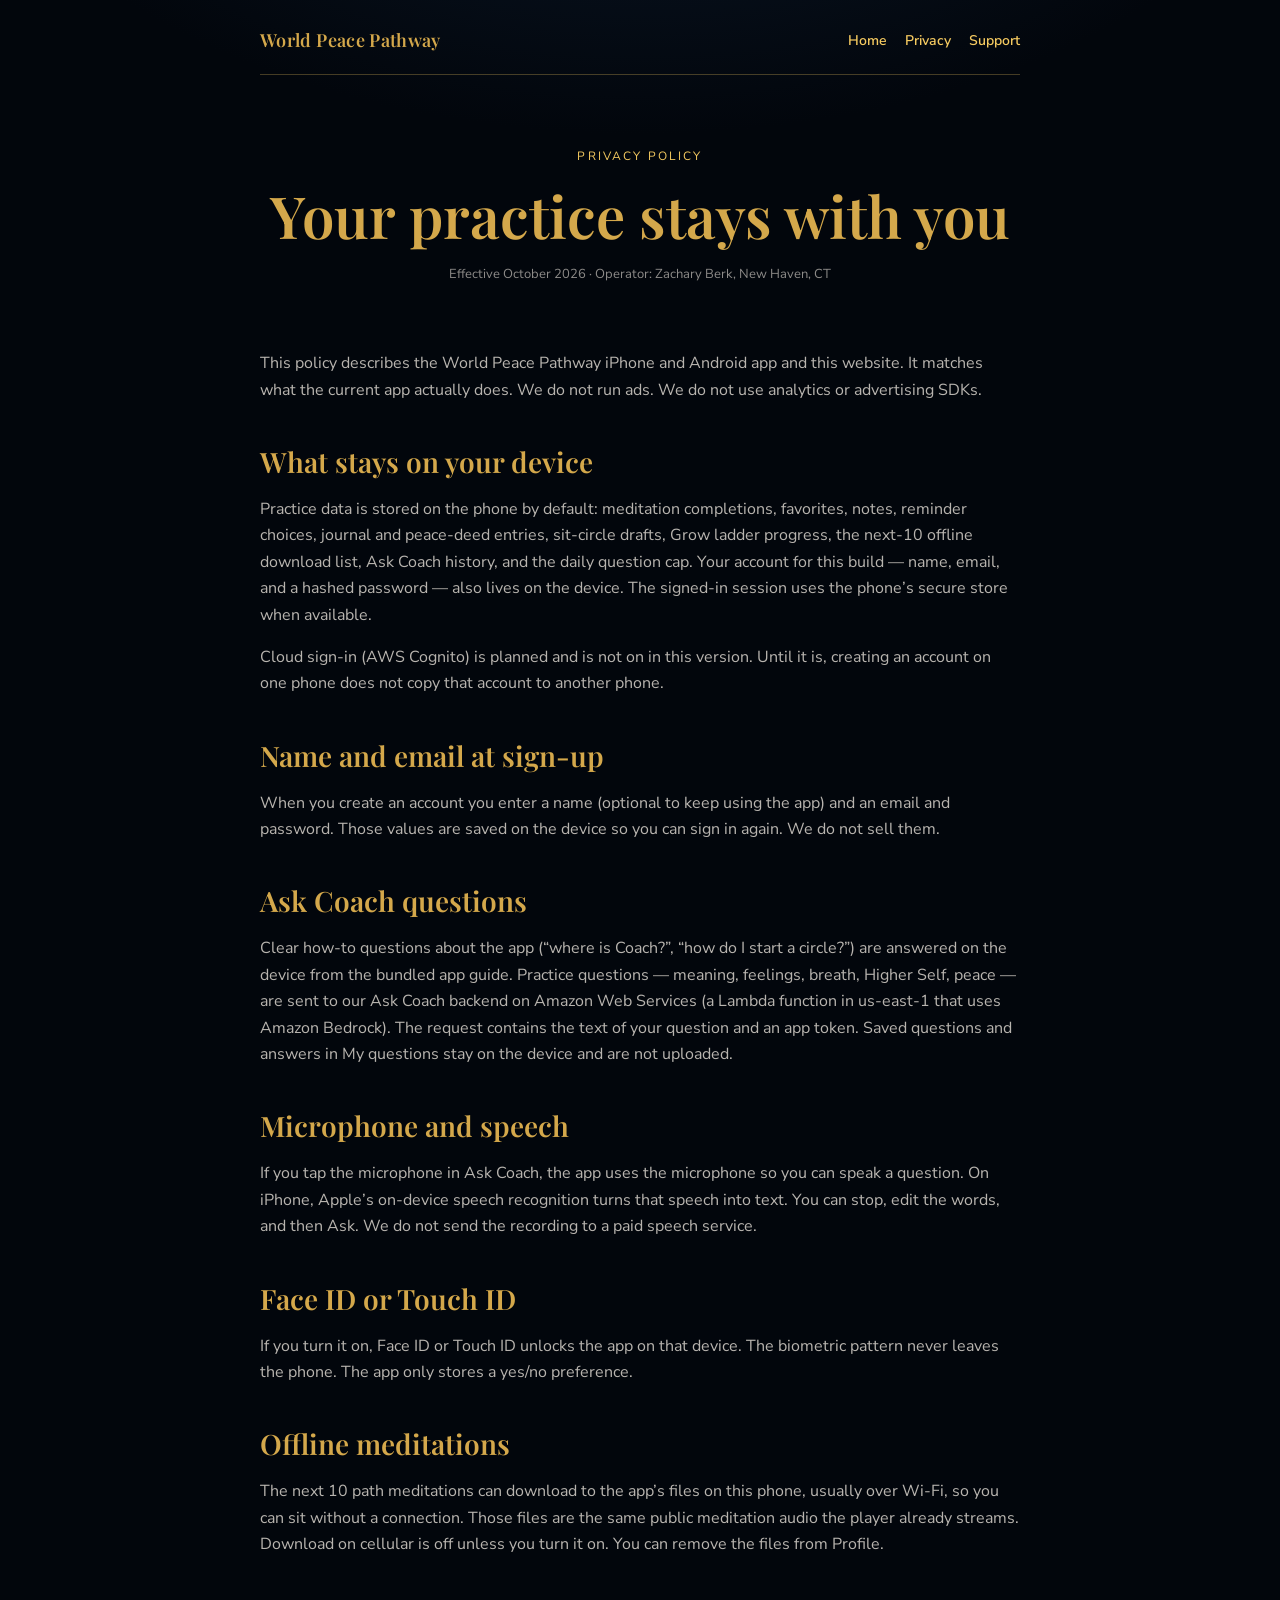
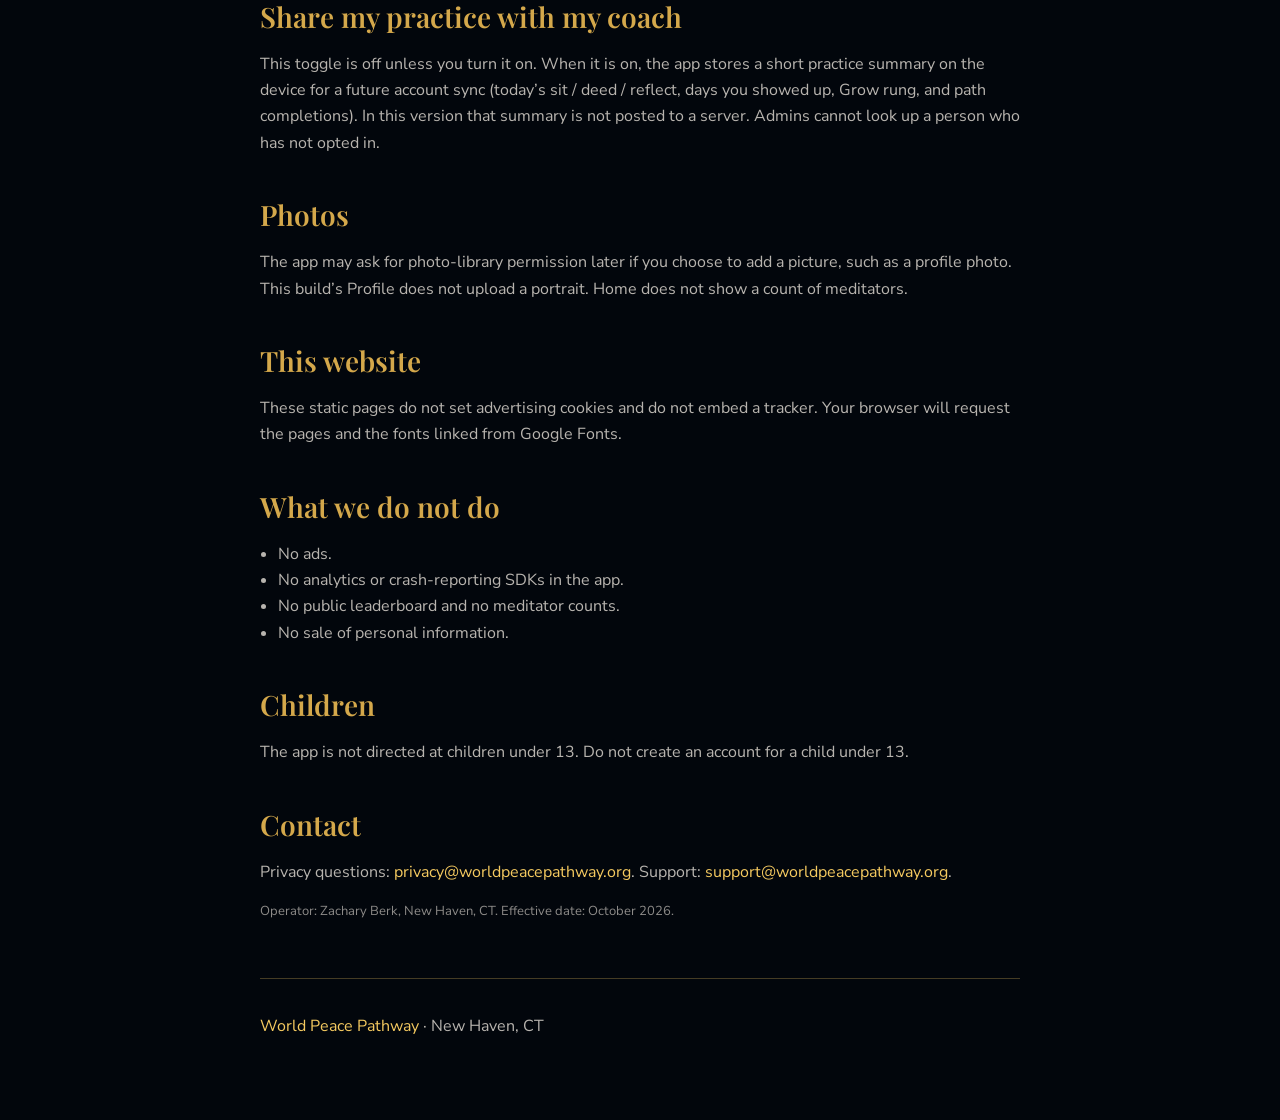
==== privacy.html @ 6fa05600 "World Peace Pathway website" ====
<!DOCTYPE html>
<html lang="en">
  <head>
    <meta charset="utf-8" />
    <meta name="viewport" content="width=device-width, initial-scale=1" />
    <title>Privacy — World Peace Pathway</title>
    <meta
      name="description"
      content="Privacy policy for the World Peace Pathway app. What we collect, what stays on your phone, and how to reach us."
    />
    <link rel="preconnect" href="https://fonts.googleapis.com" />
    <link rel="preconnect" href="https://fonts.gstatic.com" crossorigin />
    <link
      href="https://fonts.googleapis.com/css2?family=Nunito+Sans:wght@400;600;700&family=Playfair+Display:wght@500;600&display=swap"
      rel="stylesheet"
    />
    <link rel="stylesheet" href="styles.css" />
  </head>
  <body>
    <div class="wrap">
      <nav class="nav" aria-label="Primary">
        <a class="brand" href="index.html">World Peace Pathway</a>
        <div class="nav-links">
          <a href="index.html">Home</a>
          <a href="privacy.html" aria-current="page">Privacy</a>
          <a href="support.html">Support</a>
        </div>
      </nav>

      <header class="hero">
        <p class="kicker">Privacy policy</p>
        <h1>Your practice stays with you</h1>
        <p class="meta">Effective October 2026 · Operator: Zachary Berk, New Haven, CT</p>
      </header>

      <section>
        <p>
          This policy describes the World Peace Pathway iPhone and Android app and this website.
          It matches what the current app actually does. We do not run ads. We do not use
          analytics or advertising SDKs.
        </p>

        <h2>What stays on your device</h2>
        <p>
          Practice data is stored on the phone by default: meditation completions, favorites,
          notes, reminder choices, journal and peace-deed entries, sit-circle drafts, Grow ladder
          progress, the next-10 offline download list, Ask Coach history, and the daily question
          cap. Your account for this build — name, email, and a hashed password — also lives on
          the device. The signed-in session uses the phone’s secure store when available.
        </p>
        <p>
          Cloud sign-in (AWS Cognito) is planned and is not on in this version. Until it is,
          creating an account on one phone does not copy that account to another phone.
        </p>

        <h2>Name and email at sign-up</h2>
        <p>
          When you create an account you enter a name (optional to keep using the app) and an
          email and password. Those values are saved on the device so you can sign in again. We
          do not sell them.
        </p>

        <h2>Ask Coach questions</h2>
        <p>
          Clear how-to questions about the app (“where is Coach?”, “how do I start a circle?”)
          are answered on the device from the bundled app guide. Practice questions — meaning,
          feelings, breath, Higher Self, peace — are sent to our Ask Coach backend on Amazon Web
          Services (a Lambda function in us-east-1 that uses Amazon Bedrock). The request
          contains the text of your question and an app token. Saved questions and answers in
          My questions stay on the device and are not uploaded.
        </p>

        <h2>Microphone and speech</h2>
        <p>
          If you tap the microphone in Ask Coach, the app uses the microphone so you can speak a
          question. On iPhone, Apple’s on-device speech recognition turns that speech into text.
          You can stop, edit the words, and then Ask. We do not send the recording to a paid
          speech service.
        </p>

        <h2>Face ID or Touch ID</h2>
        <p>
          If you turn it on, Face ID or Touch ID unlocks the app on that device. The biometric
          pattern never leaves the phone. The app only stores a yes/no preference.
        </p>

        <h2>Offline meditations</h2>
        <p>
          The next 10 path meditations can download to the app’s files on this phone, usually
          over Wi-Fi, so you can sit without a connection. Those files are the same public
          meditation audio the player already streams. Download on cellular is off unless you
          turn it on. You can remove the files from Profile.
        </p>

        <h2>Share my practice with my coach</h2>
        <p>
          This toggle is off unless you turn it on. When it is on, the app stores a short
          practice summary on the device for a future account sync (today’s sit / deed / reflect,
          days you showed up, Grow rung, and path completions). In this version that summary is
          not posted to a server. Admins cannot look up a person who has not opted in.
        </p>

        <h2>Photos</h2>
        <p>
          The app may ask for photo-library permission later if you choose to add a picture, such
          as a profile photo. This build’s Profile does not upload a portrait. Home does not
          show a count of meditators.
        </p>

        <h2>This website</h2>
        <p>
          These static pages do not set advertising cookies and do not embed a tracker. Your
          browser will request the pages and the fonts linked from Google Fonts.
        </p>

        <h2>What we do not do</h2>
        <ul>
          <li>No ads.</li>
          <li>No analytics or crash-reporting SDKs in the app.</li>
          <li>No public leaderboard and no meditator counts.</li>
          <li>No sale of personal information.</li>
        </ul>

        <h2>Children</h2>
        <p>
          The app is not directed at children under 13. Do not create an account for a child
          under 13.
        </p>

        <h2>Contact</h2>
        <p>
          Privacy questions: <a href="mailto:privacy@worldpeacepathway.org">privacy@worldpeacepathway.org</a>.
          Support: <a href="mailto:support@worldpeacepathway.org">support@worldpeacepathway.org</a>.
        </p>
        <p class="meta">Operator: Zachary Berk, New Haven, CT. Effective date: October 2026.</p>
      </section>

      <footer>
        <p><a href="index.html">World Peace Pathway</a> · New Haven, CT</p>
      </footer>
    </div>
  </body>
</html>
---- styles.css ----
:root {
  --night: #02060c;
  --night-mid: #061018;
  --card: #0a1522;
  --gold: #f5ca60;
  --gold-title: #d4a84b;
  --gold-deep: #8a5a0a;
  --cream: #fff8ee;
  --muted: rgba(255, 248, 238, 0.72);
  --line: rgba(245, 202, 96, 0.28);
  --ink: #0b2236;
}

* {
  box-sizing: border-box;
}

html,
body {
  margin: 0;
  min-height: 100%;
  background: radial-gradient(1200px 700px at 50% -10%, #0c1a2c 0%, var(--night) 58%);
  color: var(--cream);
  font-family: "Nunito Sans", sans-serif;
}

body {
  min-height: 100vh;
}

a {
  color: var(--gold);
  text-decoration: none;
}

a:hover,
a:focus {
  text-decoration: underline;
}

.wrap {
  width: min(760px, calc(100% - 40px));
  margin: 0 auto;
  padding: 28px 0 64px;
}

.nav {
  display: flex;
  align-items: center;
  justify-content: space-between;
  gap: 16px;
  padding-bottom: 22px;
  border-bottom: 1px solid var(--line);
}

.brand {
  font-family: "Playfair Display", Georgia, serif;
  font-weight: 600;
  font-size: 18px;
  letter-spacing: 0.02em;
  color: var(--gold-title);
}

.nav-links {
  display: flex;
  gap: 18px;
  font-size: 14px;
  font-weight: 600;
}

.hero {
  padding: 72px 0 36px;
  text-align: center;
}

.kicker {
  text-transform: uppercase;
  letter-spacing: 0.18em;
  font-size: 12px;
  color: var(--gold);
  margin: 0 0 16px;
}

h1 {
  font-family: "Playfair Display", Georgia, serif;
  font-weight: 600;
  font-size: clamp(36px, 7vw, 58px);
  line-height: 1.12;
  color: var(--gold-title);
  margin: 0 0 16px;
}

h2 {
  font-family: "Playfair Display", Georgia, serif;
  font-weight: 600;
  font-size: 28px;
  color: var(--gold-title);
  margin: 40px 0 12px;
}

h3 {
  font-family: "Playfair Display", Georgia, serif;
  font-size: 20px;
  color: var(--gold);
  margin: 28px 0 8px;
}

.tagline {
  font-size: 20px;
  line-height: 1.45;
  color: var(--muted);
  margin: 0 auto 28px;
  max-width: 28ch;
}

.lede,
p,
li {
  font-size: 16px;
  line-height: 1.65;
  color: var(--muted);
}

.lede {
  max-width: 46ch;
  margin: 0 auto 32px;
}

.actions {
  display: flex;
  justify-content: center;
  gap: 12px;
  flex-wrap: wrap;
}

.btn {
  display: inline-block;
  border: 1px solid var(--gold);
  color: var(--night);
  background: var(--gold);
  border-radius: 999px;
  padding: 11px 20px;
  font-weight: 700;
  font-size: 14px;
}

.btn.ghost {
  background: transparent;
  color: var(--gold);
}

.panel {
  background: rgba(10, 21, 34, 0.72);
  border: 1px solid var(--line);
  border-radius: 20px;
  padding: 22px 24px;
  margin-top: 18px;
}

.panel h2 {
  margin-top: 0;
}

ul {
  padding-left: 1.15em;
}

.meta {
  font-size: 13px;
  color: rgba(255, 248, 238, 0.55);
}

footer {
  margin-top: 56px;
  padding-top: 18px;
  border-top: 1px solid var(--line);
  font-size: 13px;
  color: rgba(255, 248, 238, 0.55);
}

@media (max-width: 640px) {
  .nav {
    flex-direction: column;
    align-items: flex-start;
  }

  .hero {
    padding-top: 48px;
    text-align: left;
  }

  .lede,
  .tagline {
    margin-left: 0;
  }

  .actions {
    justify-content: flex-start;
  }
}
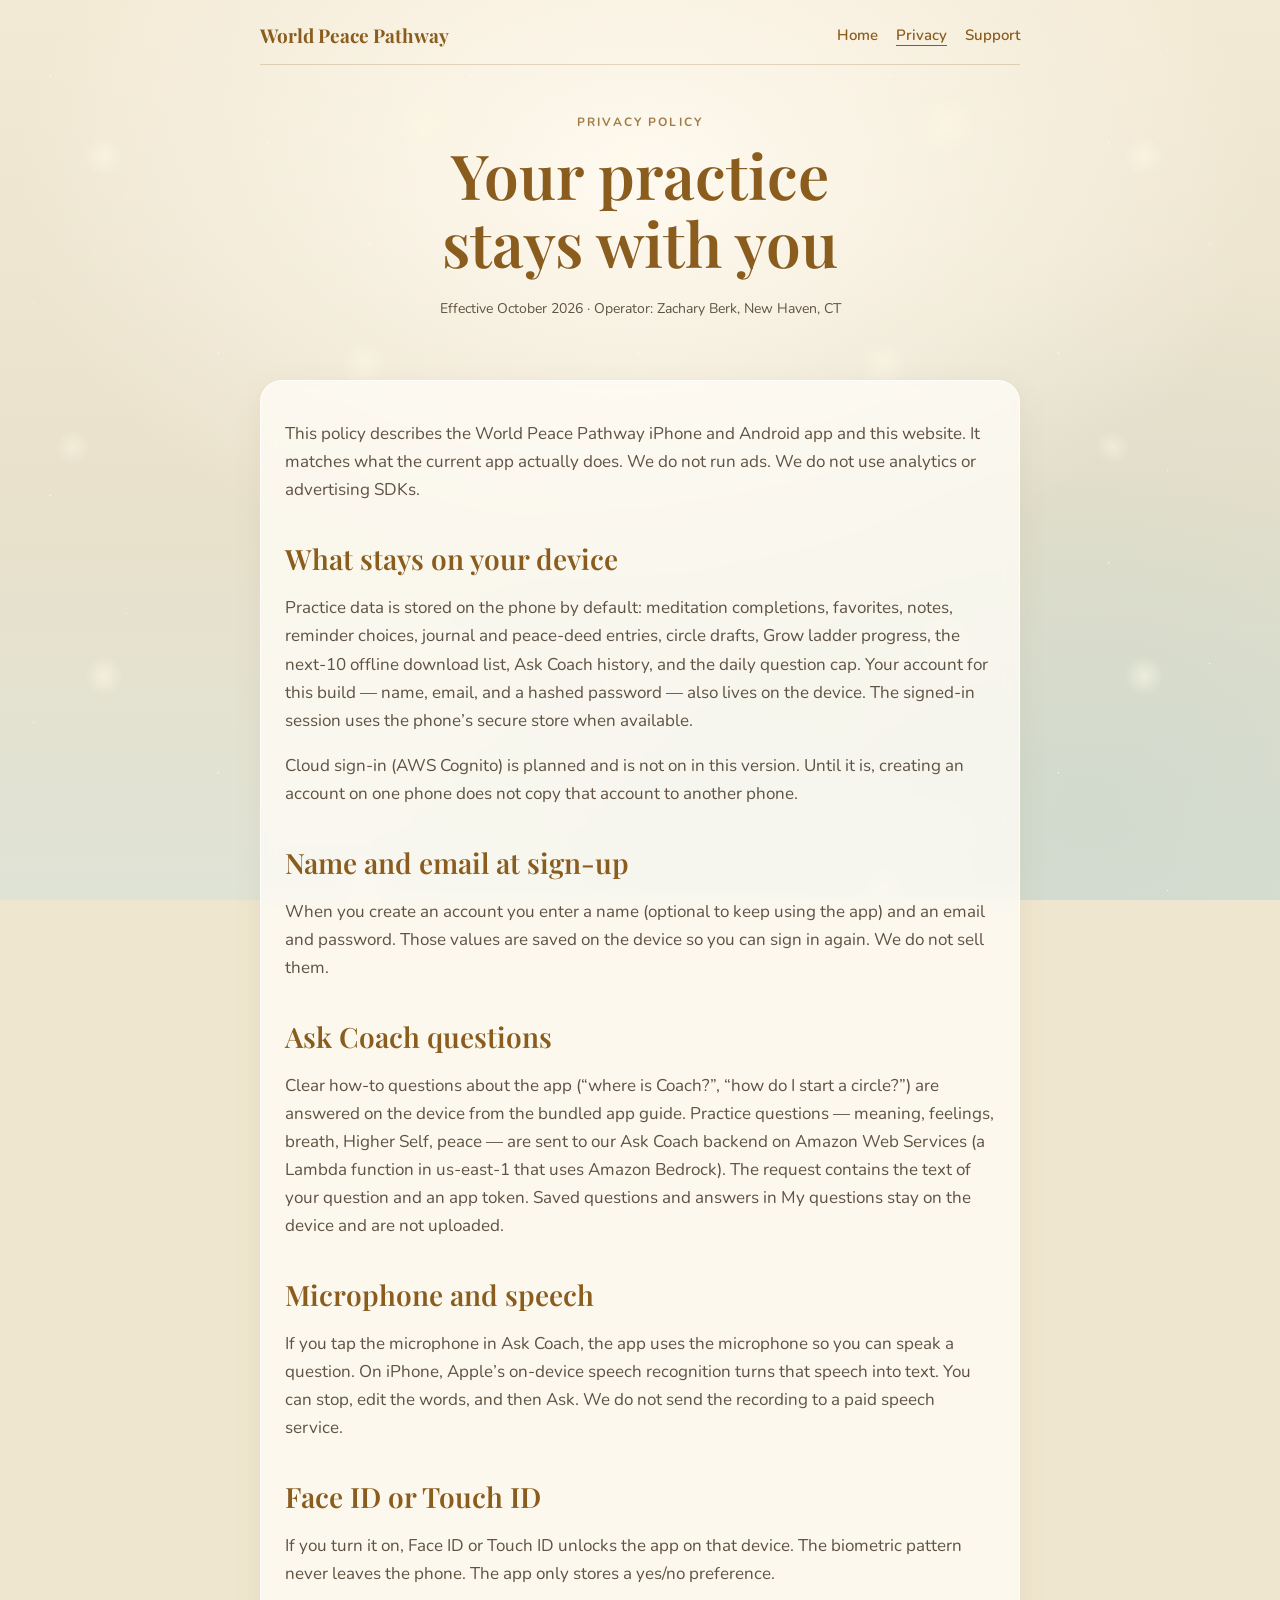
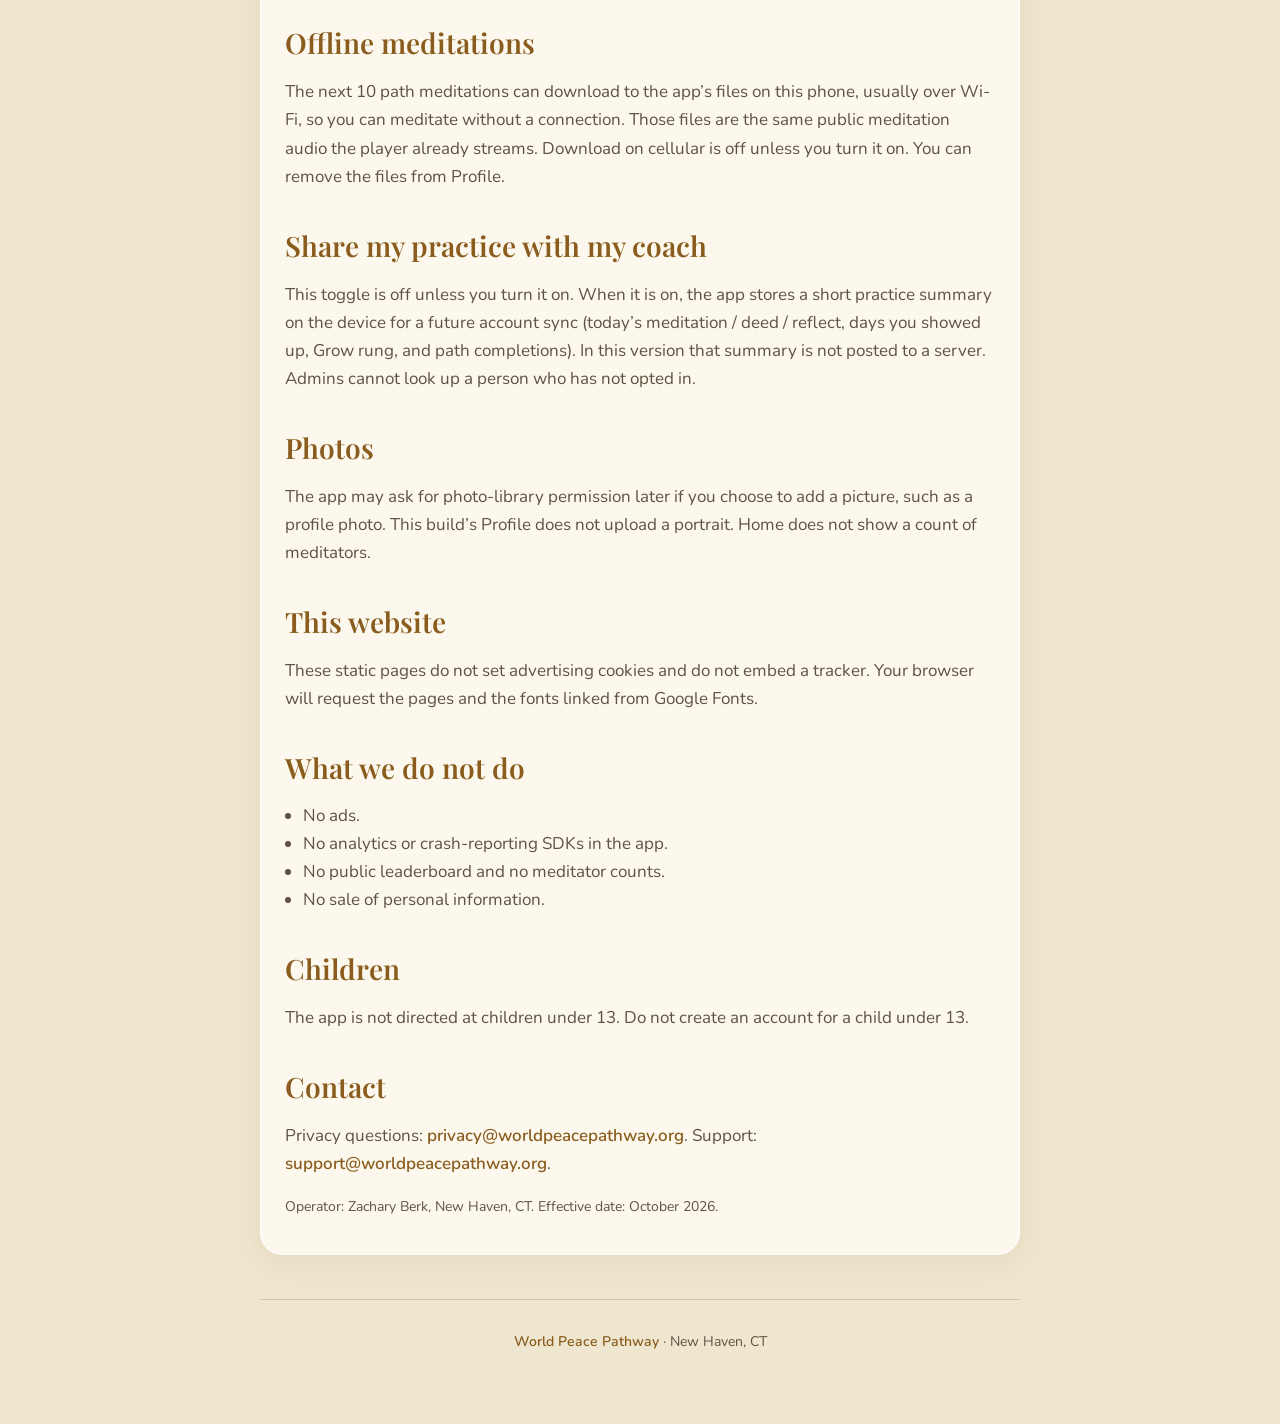
==== commit 276e186f: "New app look" ====
--- a/privacy.html
+++ b/privacy.html
@@ -11,7 +11,7 @@
     <link rel="preconnect" href="https://fonts.googleapis.com" />
     <link rel="preconnect" href="https://fonts.gstatic.com" crossorigin />
     <link
-      href="https://fonts.googleapis.com/css2?family=Nunito+Sans:wght@400;600;700&family=Playfair+Display:wght@500;600&display=swap"
+      href="https://fonts.googleapis.com/css2?family=Nunito:wght@400;600;700&family=Playfair+Display:wght@500;600;700&display=swap"
       rel="stylesheet"
     />
     <link rel="stylesheet" href="styles.css" />
@@ -43,7 +43,7 @@
         <h2>What stays on your device</h2>
         <p>
           Practice data is stored on the phone by default: meditation completions, favorites,
-          notes, reminder choices, journal and peace-deed entries, sit-circle drafts, Grow ladder
+          notes, reminder choices, journal and peace-deed entries, circle drafts, Grow ladder
           progress, the next-10 offline download list, Ask Coach history, and the daily question
           cap. Your account for this build — name, email, and a hashed password — also lives on
           the device. The signed-in session uses the phone’s secure store when available.
@@ -87,7 +87,7 @@
         <h2>Offline meditations</h2>
         <p>
           The next 10 path meditations can download to the app’s files on this phone, usually
-          over Wi-Fi, so you can sit without a connection. Those files are the same public
+          over Wi-Fi, so you can meditate without a connection. Those files are the same public
           meditation audio the player already streams. Download on cellular is off unless you
           turn it on. You can remove the files from Profile.
         </p>
@@ -95,7 +95,7 @@
         <h2>Share my practice with my coach</h2>
         <p>
           This toggle is off unless you turn it on. When it is on, the app stores a short
-          practice summary on the device for a future account sync (today’s sit / deed / reflect,
+          practice summary on the device for a future account sync (today’s meditation / deed / reflect,
           days you showed up, Grow rung, and path completions). In this version that summary is
           not posted to a server. Admins cannot look up a person who has not opted in.
         </p>
--- a/styles.css
+++ b/styles.css
@@ -1,200 +1,92 @@
 :root {
-  --night: #02060c;
-  --night-mid: #061018;
-  --card: #0a1522;
-  --gold: #f5ca60;
-  --gold-title: #d4a84b;
-  --gold-deep: #8a5a0a;
-  --cream: #fff8ee;
-  --muted: rgba(255, 248, 238, 0.72);
-  --line: rgba(245, 202, 96, 0.28);
-  --ink: #0b2236;
+  --cream: #fbf5e6;
+  --sky: #efe6cf;
+  --gold: #e9c76a;
+  --petal: #f2cf72;
+  --brown: #8a5d1e;
+  --brown-deep: #6f4914;
+  --teal: #2b5a52;
+  --ink: #3f3426;
+  --muted: #5f5242;
+  --line: rgba(138, 93, 30, 0.22);
 }
-
-* {
-  box-sizing: border-box;
-}
-
-html,
-body {
-  margin: 0;
-  min-height: 100%;
-  background: radial-gradient(1200px 700px at 50% -10%, #0c1a2c 0%, var(--night) 58%);
-  color: var(--cream);
-  font-family: "Nunito Sans", sans-serif;
-}
-
+* { box-sizing: border-box; }
+html { scroll-behavior: smooth; }
+html, body { margin: 0; min-height: 100%; }
 body {
   min-height: 100vh;
+  color: var(--ink);
+  font-family: "Nunito", system-ui, sans-serif;
+  background-color: var(--sky);
+  background-image:
+    radial-gradient(2px 2px at 12% 18%, rgba(255,255,255,.95), transparent 60%),
+    radial-gradient(1.5px 1.5px at 78% 12%, rgba(255,255,255,.9), transparent 60%),
+    radial-gradient(2px 2px at 64% 34%, rgba(255,255,255,.85), transparent 60%),
+    radial-gradient(1.5px 1.5px at 30% 46%, rgba(255,255,255,.9), transparent 60%),
+    radial-gradient(2px 2px at 88% 58%, rgba(255,255,255,.85), transparent 60%),
+    radial-gradient(1.5px 1.5px at 8% 72%, rgba(255,255,255,.9), transparent 60%),
+    radial-gradient(2px 2px at 52% 84%, rgba(255,255,255,.85), transparent 60%),
+    radial-gradient(28px 28px at 20% 30%, rgba(255,250,230,.55), transparent 70%),
+    radial-gradient(40px 40px at 82% 24%, rgba(255,248,225,.5), transparent 70%),
+    radial-gradient(34px 34px at 70% 70%, rgba(255,250,232,.45), transparent 70%),
+    radial-gradient(24px 24px at 14% 86%, rgba(255,250,232,.45), transparent 70%),
+    radial-gradient(900px 600px at 50% 20%, #fffaf0 0%, rgba(255,250,238,0) 70%),
+    radial-gradient(1000px 800px at 85% 90%, rgba(196,210,200,.55), transparent 70%),
+    linear-gradient(180deg, #f3ead5 0%, #e9e1cb 55%, #dfe3d6 100%);
+  background-size: 420px 420px, 420px 420px, 420px 420px, 420px 420px, 420px 420px, 420px 420px, 420px 420px,
+    520px 520px, 520px 520px, 520px 520px, 520px 520px, auto, auto, auto;
+  background-attachment: fixed;
 }
-
-a {
-  color: var(--gold);
-  text-decoration: none;
+a { color: var(--brown); text-decoration: none; font-weight: 600; }
+a:hover, a:focus { text-decoration: underline; }
+.wrap { width: min(760px, calc(100% - 36px)); margin: 0 auto; padding: 22px 0 56px; }
+.nav { display: flex; align-items: center; justify-content: space-between; gap: 12px; flex-wrap: wrap;
+  padding-bottom: 16px; border-bottom: 1px solid var(--line); }
+.brand { font-family: "Playfair Display", Georgia, serif; font-weight: 700; font-size: 19px; color: var(--brown); }
+.nav-links { display: flex; gap: 18px; font-size: 15px; }
+.nav-links a[aria-current="page"] { text-decoration: underline; text-underline-offset: 5px; }
+.hero { padding: 36px 0 28px; text-align: center; }
+.globe { position: relative; width: min(300px, 76vw); aspect-ratio: 1; margin: 6px auto 18px; }
+.earth { position: absolute; inset: 21%; width: 58%; height: 58%; border-radius: 50%;
+  filter: saturate(.9) hue-rotate(4deg) brightness(.92);
+  box-shadow: 0 0 0 2px rgba(255,240,200,.35), 0 10px 40px rgba(120,90,30,.25); }
+.petal { position: absolute; left: 50%; top: 50%; width: 10.5%; height: 21%;
+  background: var(--petal); opacity: .9; border-radius: 50% 50% 50% 50% / 80% 80% 20% 20%;
+  transform: translate(-50%, -50%) rotate(var(--r)) translateY(-190%);
+  box-shadow: 0 0 18px rgba(242,207,114,.45); }
+.kicker { text-transform: uppercase; letter-spacing: .18em; font-size: 12px; font-weight: 700; color: var(--brown); margin: 0 0 8px; opacity: .8; }
+h1 { font-family: "Playfair Display", Georgia, serif; font-weight: 600; font-size: clamp(40px, 8vw, 62px);
+  line-height: 1.1; color: var(--brown); margin: 0 0 20px; text-shadow: 0 1px 0 rgba(255,255,255,.5); }
+.hero h1 { max-width: 11ch; margin-left: auto; margin-right: auto; }
+h2 { font-family: "Playfair Display", Georgia, serif; font-weight: 600; font-size: 28px; color: var(--brown); margin: 36px 0 12px; }
+h3 { font-family: "Playfair Display", Georgia, serif; font-size: 20px; color: var(--brown-deep); margin: 26px 0 6px; }
+.tagline { display: flex; align-items: center; justify-content: space-between; gap: 14px;
+  max-width: 460px; margin: 0 auto 24px; padding: 14px 20px; border-radius: 22px;
+  background: rgba(255,255,255,.55); backdrop-filter: blur(10px); -webkit-backdrop-filter: blur(10px);
+  border: 1px solid rgba(255,255,255,.7); box-shadow: 0 6px 24px rgba(120,90,30,.08);
+  color: var(--teal); font-weight: 700; font-size: 19px; line-height: 1.35; }
+.tagline .plus { color: #b8892a; font-size: 26px; font-weight: 700; line-height: 1; }
+p, li, .lede { font-size: 17px; line-height: 1.65; color: var(--muted); }
+.lede { max-width: 46ch; margin: 0 auto 26px; }
+.actions { display: flex; flex-direction: column; gap: 12px; max-width: 420px; margin: 0 auto; }
+.btn { display: block; text-align: center; border-radius: 999px; padding: 15px 22px; font-weight: 700; font-size: 18px;
+  background: var(--brown); color: #fff; border: 2px solid var(--brown); box-shadow: 0 6px 18px rgba(111,73,20,.2); }
+.btn:hover, .btn:focus { text-decoration: none; background: var(--brown-deep); }
+.btn.ghost { background: #fff; color: var(--brown); box-shadow: none; }
+.btn.ghost:hover { background: #fffaf0; }
+.small-links { font-size: 15px; margin: 16px 0 0; }
+.panel, main > section, .wrap > section {
+  background: rgba(255,253,247,.78); backdrop-filter: blur(8px); -webkit-backdrop-filter: blur(8px);
+  border: 1px solid rgba(255,255,255,.8); border-radius: 22px; padding: 22px 24px; margin-top: 18px;
+  box-shadow: 0 8px 30px rgba(120,90,30,.08); }
+.panel h2, section > h2:first-child { margin-top: 0; }
+ul { padding-left: 1.15em; }
+.meta { font-size: 14px; color: var(--muted); }
+footer { margin-top: 44px; padding-top: 16px; border-top: 1px solid var(--line); font-size: 14px; color: var(--muted); text-align: center; }
+footer p { font-size: 14px; }
+@media (min-width: 900px) {
+  .hero { padding-top: 48px; }
+  .globe { width: 340px; }
+  .actions { flex-direction: row; max-width: 520px; }
+  .actions .btn { flex: 1; }
 }
-
-a:hover,
-a:focus {
-  text-decoration: underline;
-}
-
-.wrap {
-  width: min(760px, calc(100% - 40px));
-  margin: 0 auto;
-  padding: 28px 0 64px;
-}
-
-.nav {
-  display: flex;
-  align-items: center;
-  justify-content: space-between;
-  gap: 16px;
-  padding-bottom: 22px;
-  border-bottom: 1px solid var(--line);
-}
-
-.brand {
-  font-family: "Playfair Display", Georgia, serif;
-  font-weight: 600;
-  font-size: 18px;
-  letter-spacing: 0.02em;
-  color: var(--gold-title);
-}
-
-.nav-links {
-  display: flex;
-  gap: 18px;
-  font-size: 14px;
-  font-weight: 600;
-}
-
-.hero {
-  padding: 72px 0 36px;
-  text-align: center;
-}
-
-.kicker {
-  text-transform: uppercase;
-  letter-spacing: 0.18em;
-  font-size: 12px;
-  color: var(--gold);
-  margin: 0 0 16px;
-}
-
-h1 {
-  font-family: "Playfair Display", Georgia, serif;
-  font-weight: 600;
-  font-size: clamp(36px, 7vw, 58px);
-  line-height: 1.12;
-  color: var(--gold-title);
-  margin: 0 0 16px;
-}
-
-h2 {
-  font-family: "Playfair Display", Georgia, serif;
-  font-weight: 600;
-  font-size: 28px;
-  color: var(--gold-title);
-  margin: 40px 0 12px;
-}
-
-h3 {
-  font-family: "Playfair Display", Georgia, serif;
-  font-size: 20px;
-  color: var(--gold);
-  margin: 28px 0 8px;
-}
-
-.tagline {
-  font-size: 20px;
-  line-height: 1.45;
-  color: var(--muted);
-  margin: 0 auto 28px;
-  max-width: 28ch;
-}
-
-.lede,
-p,
-li {
-  font-size: 16px;
-  line-height: 1.65;
-  color: var(--muted);
-}
-
-.lede {
-  max-width: 46ch;
-  margin: 0 auto 32px;
-}
-
-.actions {
-  display: flex;
-  justify-content: center;
-  gap: 12px;
-  flex-wrap: wrap;
-}
-
-.btn {
-  display: inline-block;
-  border: 1px solid var(--gold);
-  color: var(--night);
-  background: var(--gold);
-  border-radius: 999px;
-  padding: 11px 20px;
-  font-weight: 700;
-  font-size: 14px;
-}
-
-.btn.ghost {
-  background: transparent;
-  color: var(--gold);
-}
-
-.panel {
-  background: rgba(10, 21, 34, 0.72);
-  border: 1px solid var(--line);
-  border-radius: 20px;
-  padding: 22px 24px;
-  margin-top: 18px;
-}
-
-.panel h2 {
-  margin-top: 0;
-}
-
-ul {
-  padding-left: 1.15em;
-}
-
-.meta {
-  font-size: 13px;
-  color: rgba(255, 248, 238, 0.55);
-}
-
-footer {
-  margin-top: 56px;
-  padding-top: 18px;
-  border-top: 1px solid var(--line);
-  font-size: 13px;
-  color: rgba(255, 248, 238, 0.55);
-}
-
-@media (max-width: 640px) {
-  .nav {
-    flex-direction: column;
-    align-items: flex-start;
-  }
-
-  .hero {
-    padding-top: 48px;
-    text-align: left;
-  }
-
-  .lede,
-  .tagline {
-    margin-left: 0;
-  }
-
-  .actions {
-    justify-content: flex-start;
-  }
-}
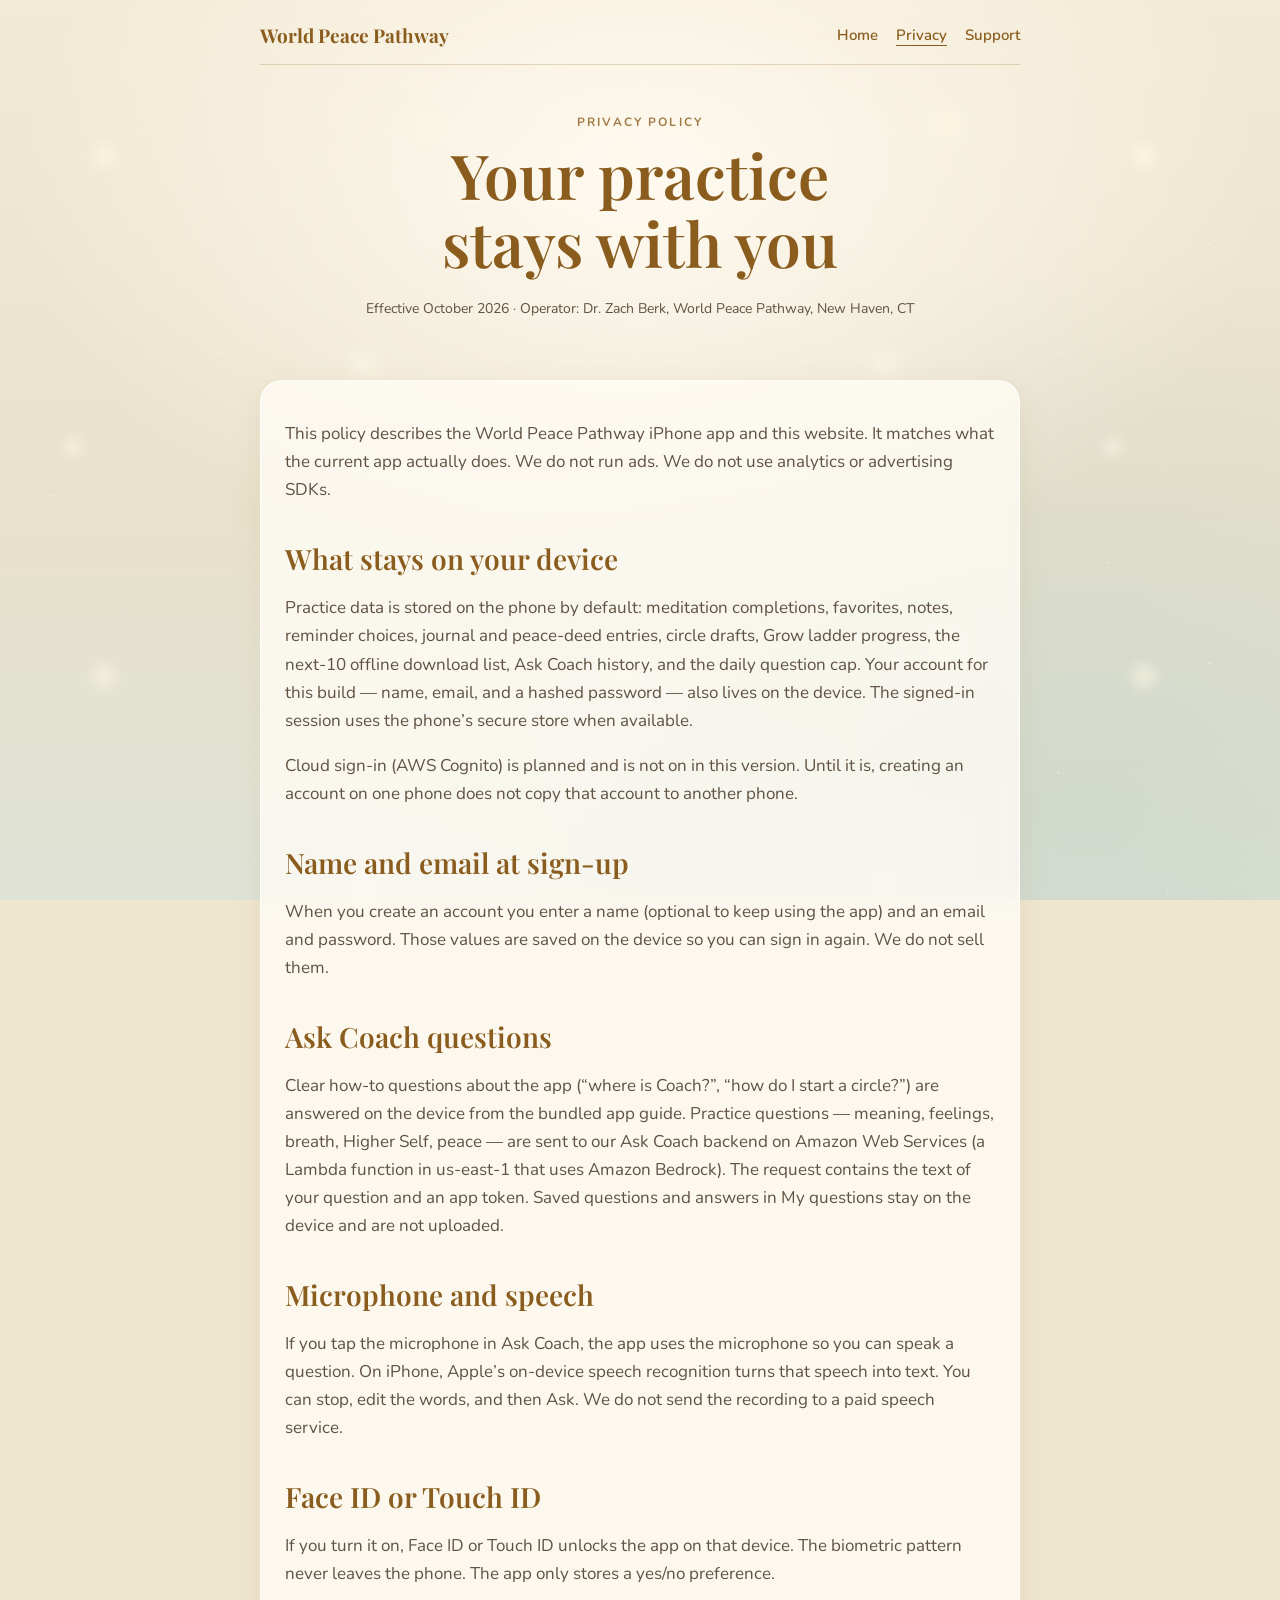
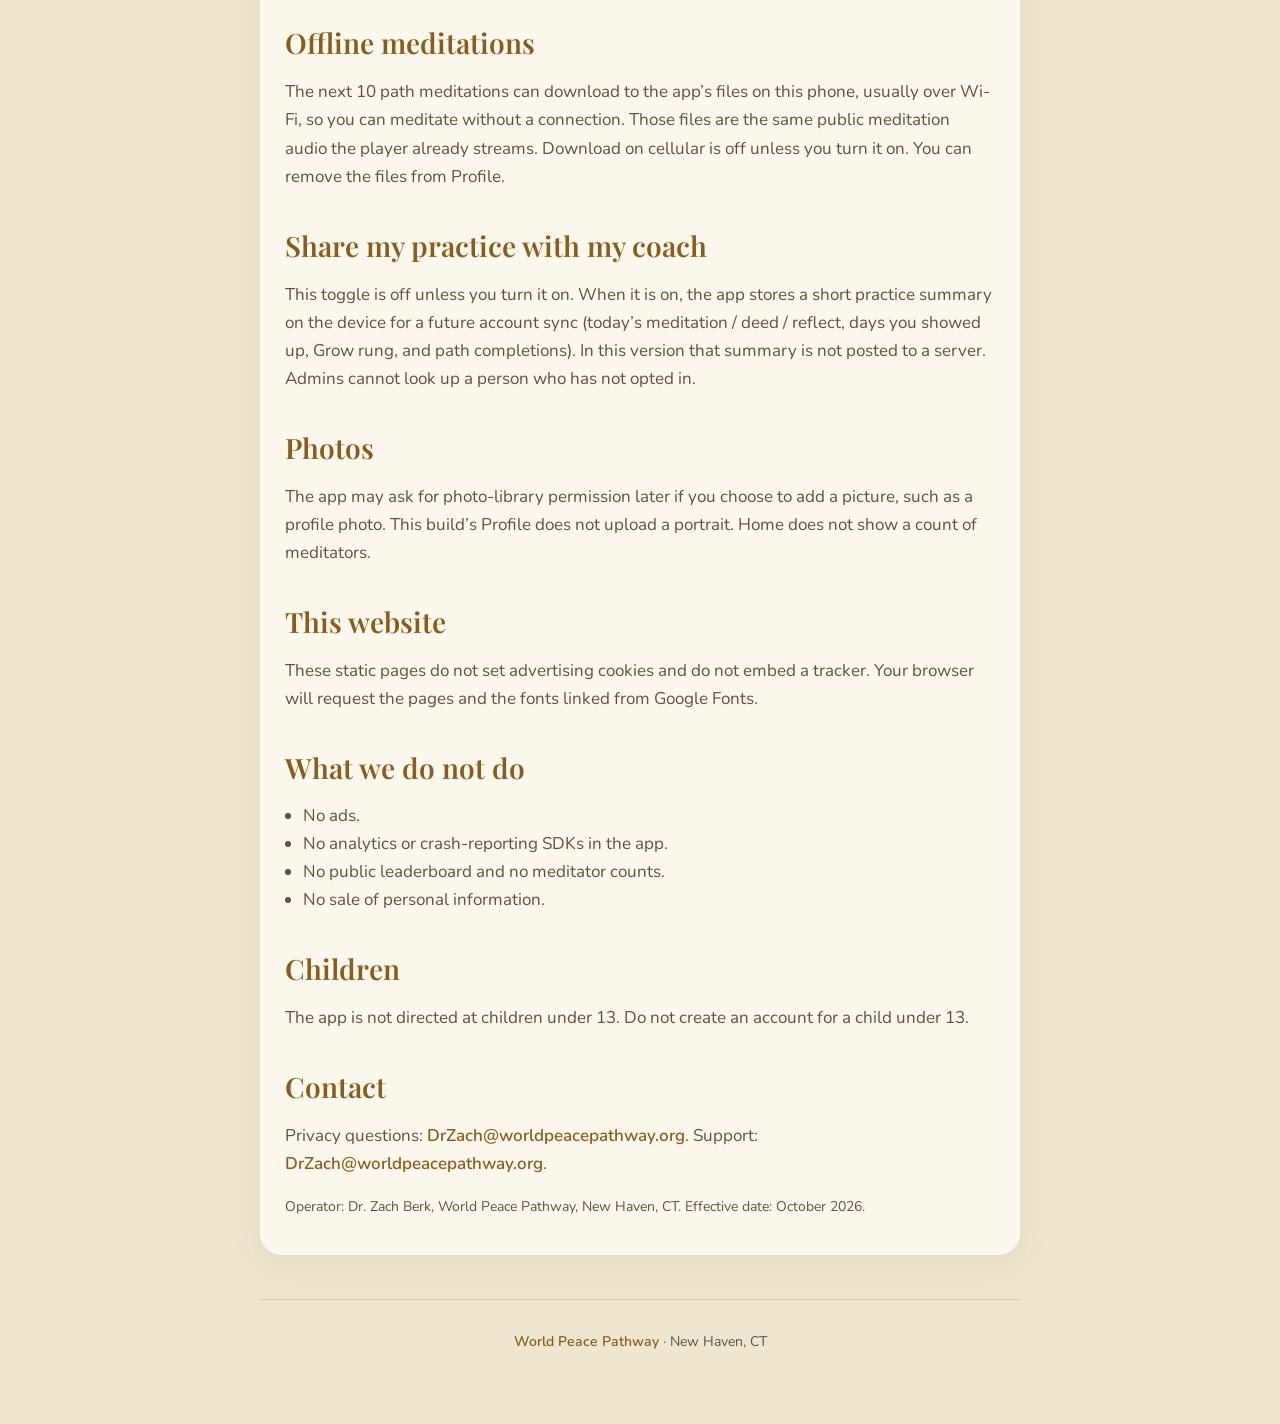
==== commit f2d14551: "Use DrZach@ contact address Also limit the privacy policy to the iPhone app, fix the home meta descr" ====
--- a/privacy.html
+++ b/privacy.html
@@ -30,12 +30,12 @@
       <header class="hero">
         <p class="kicker">Privacy policy</p>
         <h1>Your practice stays with you</h1>
-        <p class="meta">Effective October 2026 · Operator: Zachary Berk, New Haven, CT</p>
+        <p class="meta">Effective October 2026 · Operator: Dr. Zach Berk, World Peace Pathway, New Haven, CT</p>
       </header>
 
       <section>
         <p>
-          This policy describes the World Peace Pathway iPhone and Android app and this website.
+          This policy describes the World Peace Pathway iPhone app and this website.
           It matches what the current app actually does. We do not run ads. We do not use
           analytics or advertising SDKs.
         </p>
@@ -129,10 +129,10 @@
 
         <h2>Contact</h2>
         <p>
-          Privacy questions: <a href="mailto:privacy@worldpeacepathway.org">privacy@worldpeacepathway.org</a>.
-          Support: <a href="mailto:support@worldpeacepathway.org">support@worldpeacepathway.org</a>.
+          Privacy questions: <a href="mailto:DrZach@worldpeacepathway.org">DrZach@worldpeacepathway.org</a>.
+          Support: <a href="mailto:DrZach@worldpeacepathway.org">DrZach@worldpeacepathway.org</a>.
         </p>
-        <p class="meta">Operator: Zachary Berk, New Haven, CT. Effective date: October 2026.</p>
+        <p class="meta">Operator: Dr. Zach Berk, World Peace Pathway, New Haven, CT. Effective date: October 2026.</p>
       </section>
 
       <footer>
--- a/styles.css
+++ b/styles.css
@@ -90,3 +90,22 @@
   .actions { flex-direction: row; max-width: 520px; }
   .actions .btn { flex: 1; }
 }
+
+.mission { font-family: "Playfair Display", Georgia, serif; font-size: 22px; line-height: 1.5; color: var(--brown-deep); }
+.parts { display: grid; grid-template-columns: repeat(auto-fit, minmax(200px, 1fr)); gap: 12px; }
+.part { background: rgba(255,255,255,.6); border: 1px solid var(--line); border-radius: 16px; padding: 4px 16px; }
+.part h3 { margin-top: 12px; }
+.part p { margin-top: 4px; }
+.shots { display: flex; gap: 18px; justify-content: center; flex-wrap: wrap; margin: 20px 0 8px; }
+.shots figure { margin: 0; text-align: center; }
+.shots img { width: min(220px, 40vw); border-radius: 26px; border: 3px solid #fff; box-shadow: 0 10px 30px rgba(120,90,30,.22); }
+.shots figcaption { font-size: 15px; color: var(--muted); margin-top: 6px; }
+.founder { display: flex; gap: 22px; align-items: center; flex-wrap: wrap; }
+.photo-placeholder { width: 160px; height: 200px; flex: none; border: 2px dashed var(--brown); border-radius: 18px;
+  display: flex; align-items: center; justify-content: center; text-align: center; font-weight: 700; font-size: 13px;
+  letter-spacing: .08em; color: var(--brown); background: rgba(255,255,255,.6); }
+.founder > div:last-child { flex: 1; min-width: 220px; }
+
+.video-wrap { margin: 16px 0 4px; border-radius: 18px; overflow: hidden; border: 3px solid #fff; box-shadow: 0 10px 30px rgba(120,90,30,.22); background: #000; }
+.video-wrap video { display: block; width: 100%; height: auto; aspect-ratio: 16 / 9; }
+.founder-photo { width: 160px; height: auto; flex: none; border-radius: 20px; border: 3px solid var(--gold); box-shadow: 0 6px 18px rgba(150,115,40,0.18); object-fit: cover; }
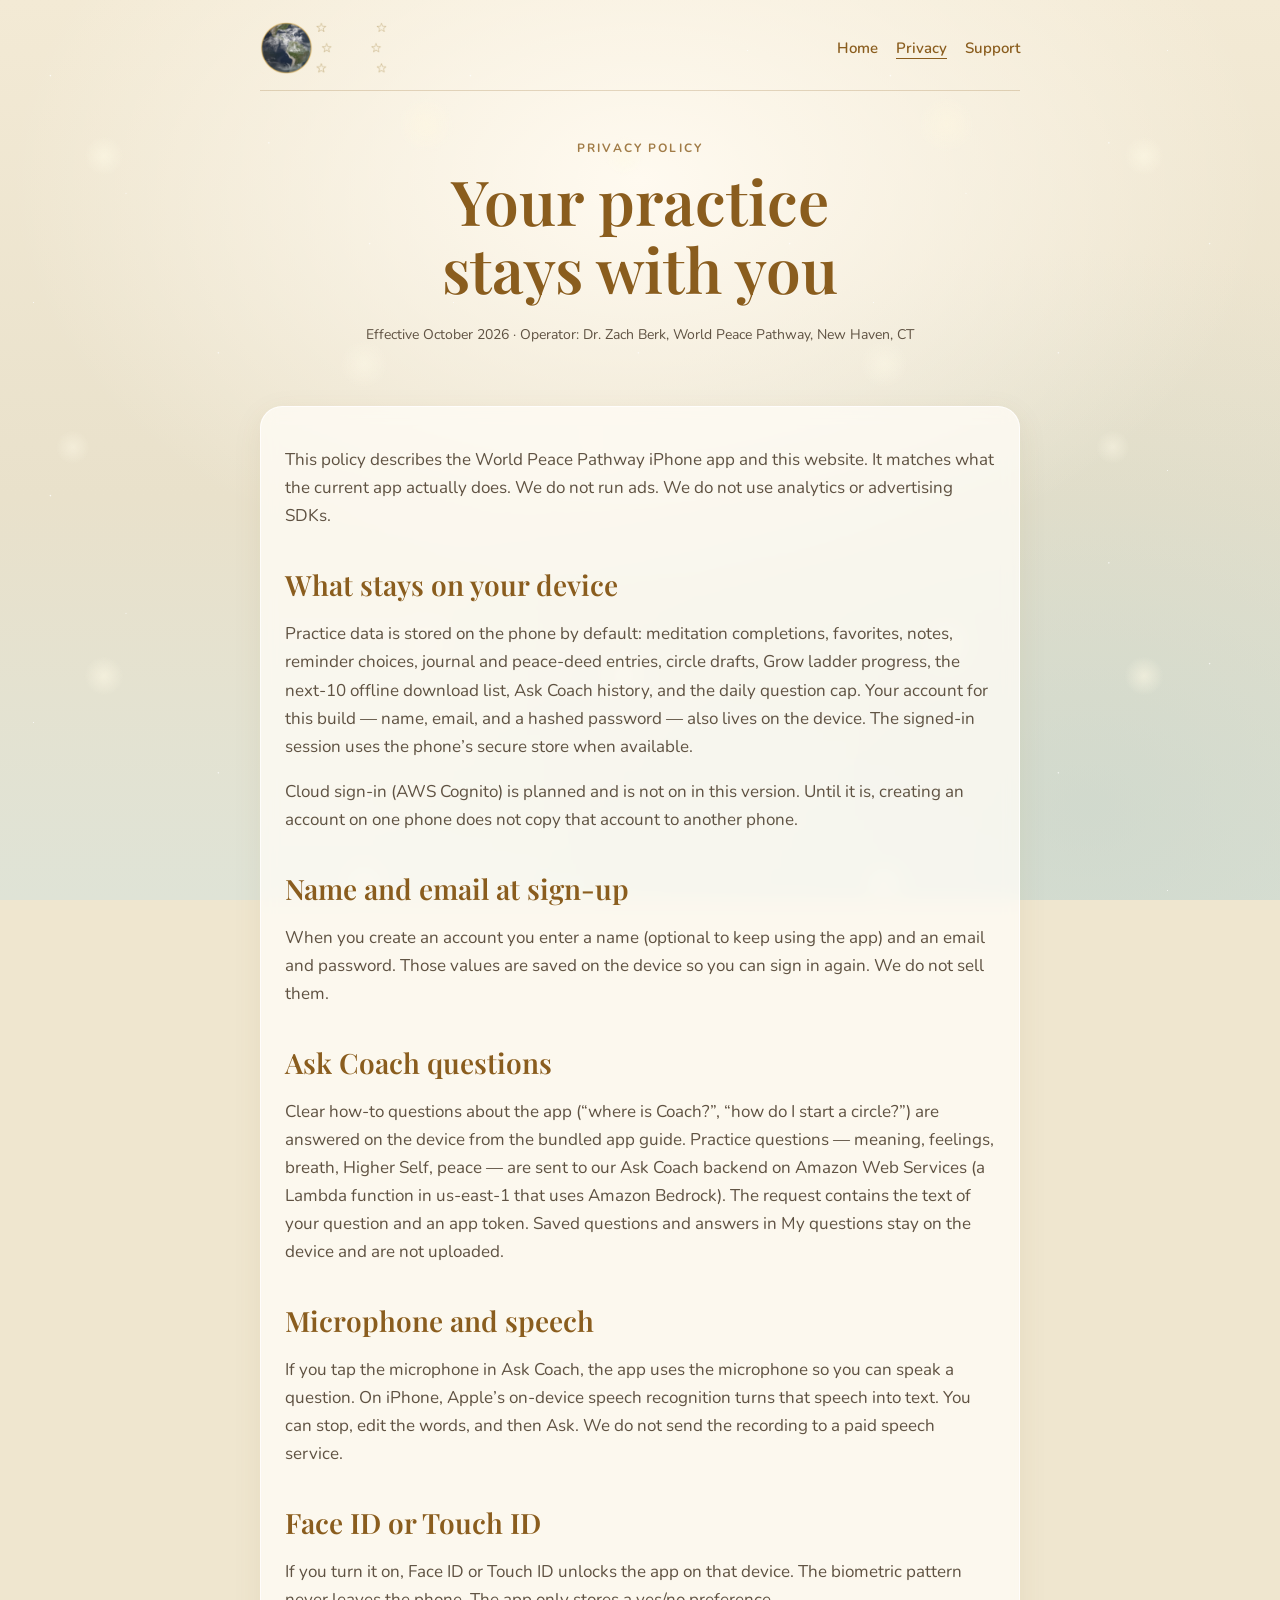
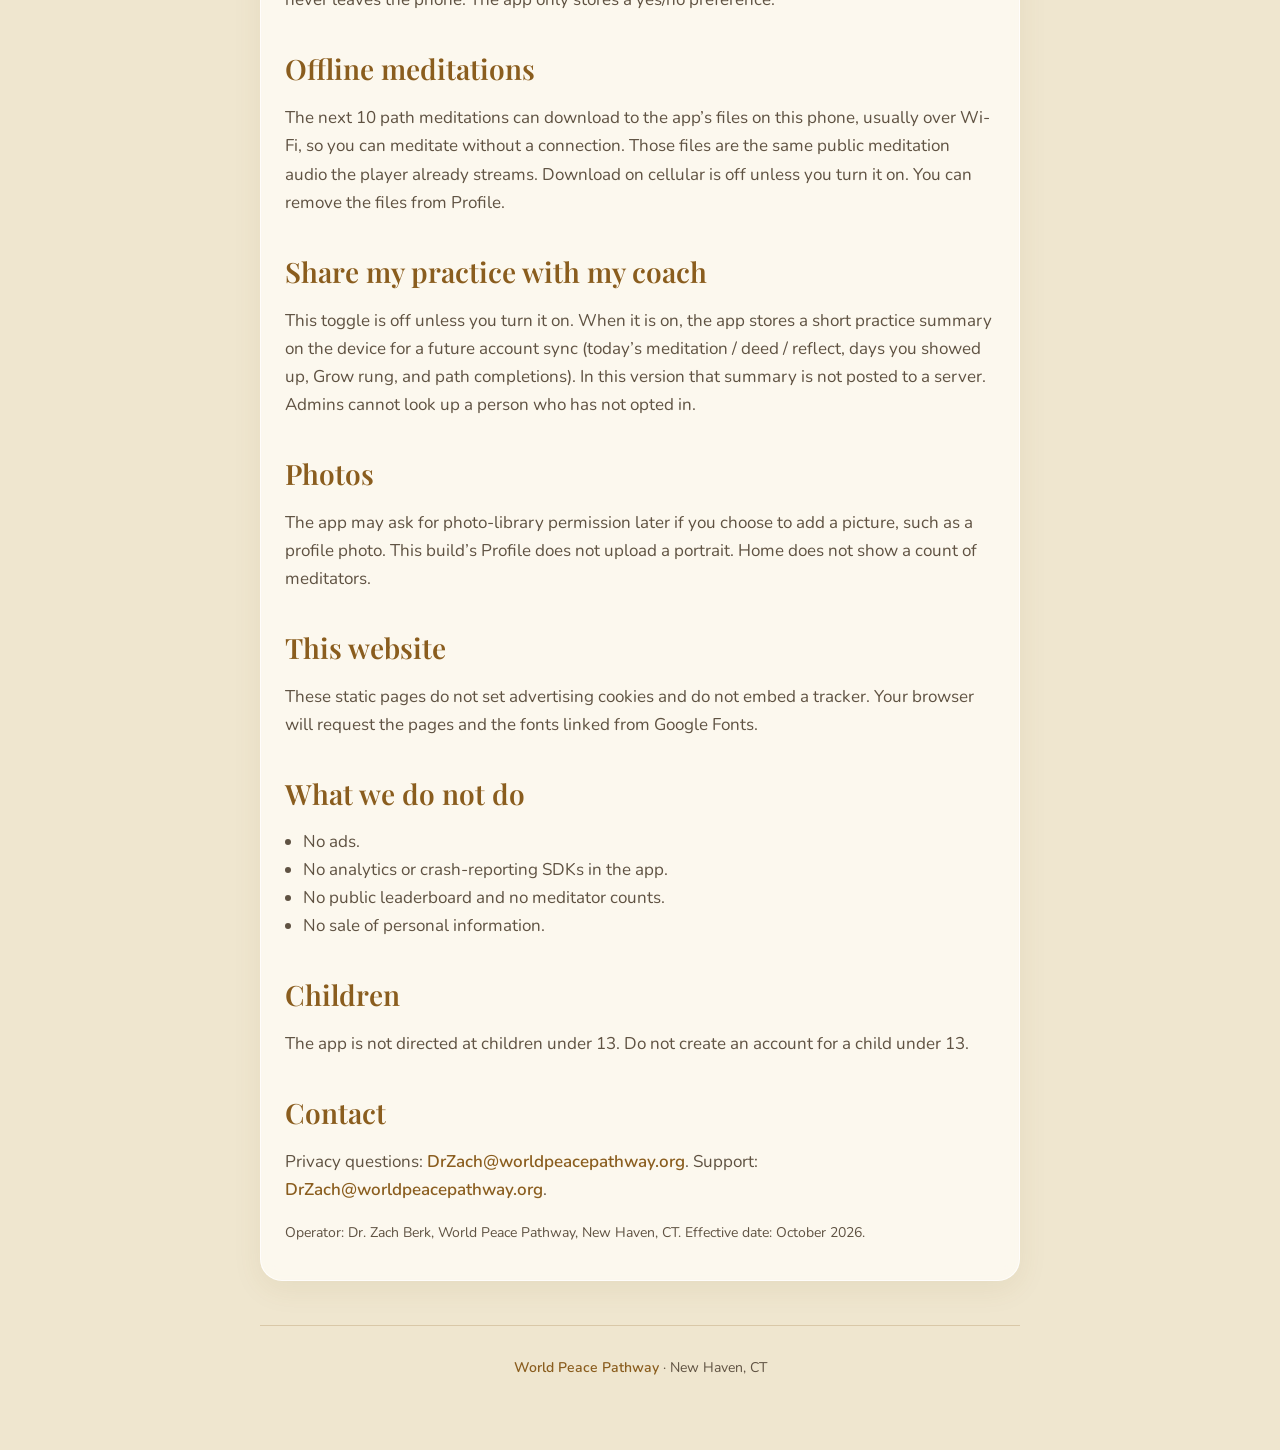
==== commit b5c35f01: "Publish the World Peace Pathway logo in the header, hero, favicon, and social image Co-authored-by: " ====
--- a/privacy.html
+++ b/privacy.html
@@ -14,12 +14,17 @@
       href="https://fonts.googleapis.com/css2?family=Nunito:wght@400;600;700&family=Playfair+Display:wght@500;600;700&display=swap"
       rel="stylesheet"
     />
+    <link rel="icon" href="img/favicon-32.png" type="image/png" sizes="32x32" />
+    <link rel="icon" href="img/icon-192.png" type="image/png" sizes="192x192" />
+    <link rel="icon" href="img/icon-512.png" type="image/png" sizes="512x512" />
+    <link rel="apple-touch-icon" href="img/apple-touch-icon.png" sizes="180x180" />
+    <meta property="og:image" content="https://worldpeacepathway.org/img/logo-disc-starfield-1024.png" />
     <link rel="stylesheet" href="styles.css" />
   </head>
   <body>
     <div class="wrap">
       <nav class="nav" aria-label="Primary">
-        <a class="brand" href="index.html">World Peace Pathway</a>
+        <a class="brand" href="index.html"><img class="brand-logo" src="img/lockup-cream.png" alt="World Peace Pathway" width="127" height="52" /></a>
         <div class="nav-links">
           <a href="index.html">Home</a>
           <a href="privacy.html" aria-current="page">Privacy</a>
--- a/styles.css
+++ b/styles.css
@@ -43,6 +43,9 @@
 .nav { display: flex; align-items: center; justify-content: space-between; gap: 12px; flex-wrap: wrap;
   padding-bottom: 16px; border-bottom: 1px solid var(--line); }
 .brand { font-family: "Playfair Display", Georgia, serif; font-weight: 700; font-size: 19px; color: var(--brown); }
+.brand-logo { height: 52px; width: auto; display: block; }
+a.brand:hover, a.brand:focus { text-decoration: none; }
+.hero-logo { width: min(300px, 76vw); height: auto; margin: 6px auto 18px; display: block; }
 .nav-links { display: flex; gap: 18px; font-size: 15px; }
 .nav-links a[aria-current="page"] { text-decoration: underline; text-underline-offset: 5px; }
 .hero { padding: 36px 0 28px; text-align: center; }
@@ -87,6 +90,7 @@
 @media (min-width: 900px) {
   .hero { padding-top: 48px; }
   .globe { width: 340px; }
+  .hero-logo { width: 340px; }
   .actions { flex-direction: row; max-width: 520px; }
   .actions .btn { flex: 1; }
 }
